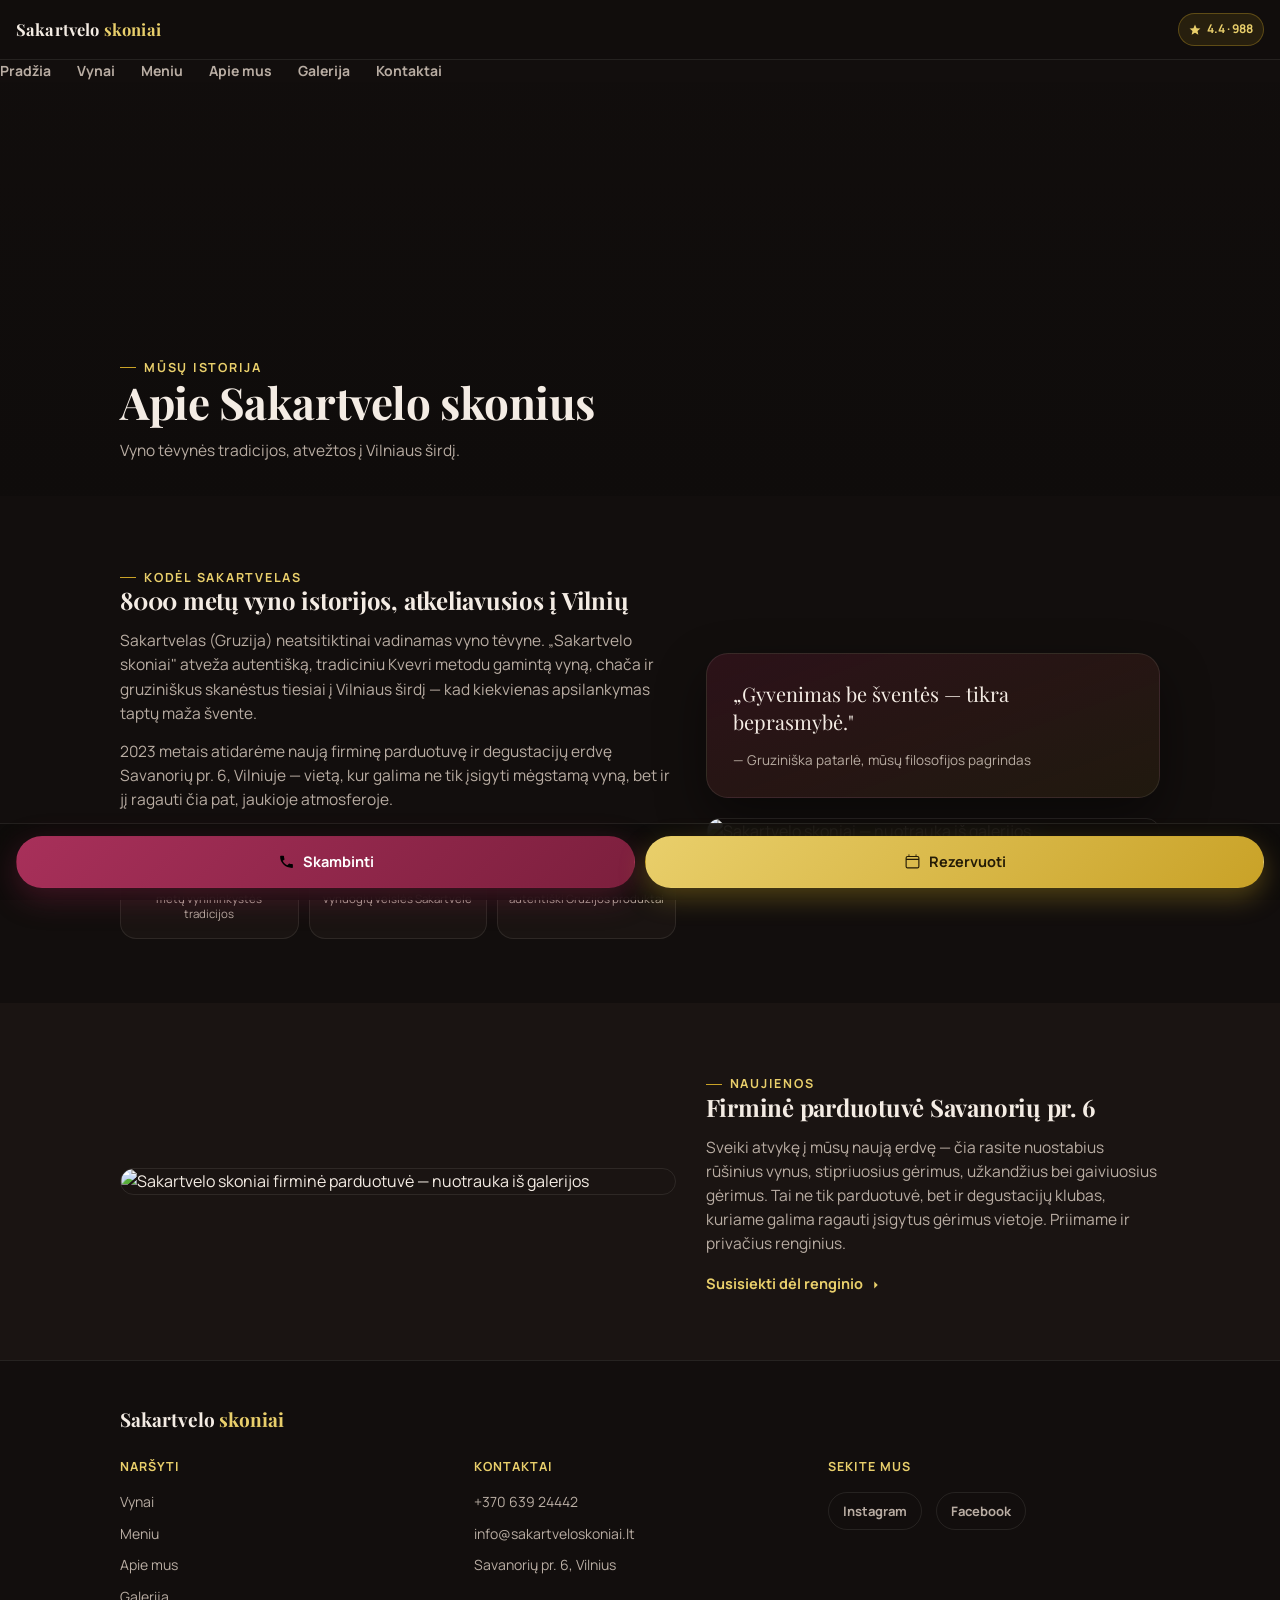
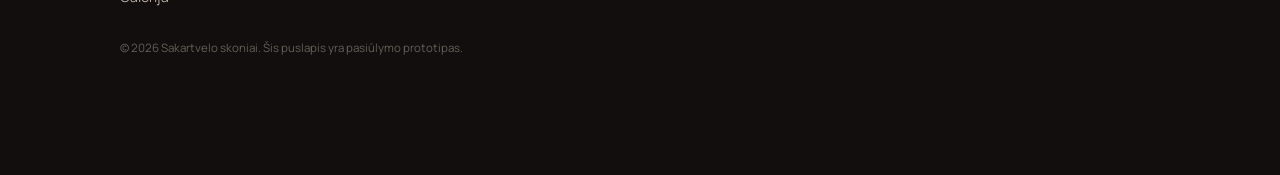
==== apie-mus.html @ 4035cf12 "Add files via upload" ====
<!DOCTYPE html>
<html lang="lt">
<head>
<meta charset="UTF-8">
<meta name="viewport" content="width=device-width, initial-scale=1, viewport-fit=cover">
<meta name="theme-color" content="#120e0d">
<title>Apie mus — Sakartvelo skoniai</title>
<meta name="description" content="Sakartvelo skoniai istorija — autentiški Gruzijos vynai ir 8000 metų vynininkystės tradicija, atkeliavusi į Vilnių.">
<link rel="preconnect" href="https://fonts.googleapis.com">
<link rel="preconnect" href="https://fonts.gstatic.com" crossorigin>
<link href="https://fonts.googleapis.com/css2?family=Playfair+Display:wght@600;700;800&family=Manrope:wght@400;500;600;700;800&display=swap" rel="stylesheet">
<link rel="stylesheet" href="styles.css">
</head>
<body>

<div class="topbar">
  <a class="logo" href="index.html">Sakartvelo <span>skoniai</span></a>
  <div style="display:flex; align-items:center; gap:10px;">
    <div class="rating-pill" title="Pavyzdinis įvertinimas – pakeisti realiais duomenimis prieš paskelbiant">
      <svg viewBox="0 0 20 20"><path d="M10 1l2.6 5.9 6.4.6-4.8 4.3 1.4 6.2-5.6-3.3-5.6 3.3 1.4-6.2L1 7.5l6.4-.6z"/></svg>
      4.4 · 988
    </div>
    <button class="nav-toggle" aria-label="Meniu" aria-expanded="false"><span></span><span></span><span></span></button>
  </div>
</div>
<nav class="nav-links">
  <a href="index.html">Pradžia</a>
  <a href="vynai.html">Vynai</a>
  <a href="meniu.html">Meniu</a>
  <a href="apie-mus.html">Apie mus</a>
  <a href="galerija.html">Galerija</a>
  <a href="kontaktai.html">Kontaktai</a>
</nav>

<header class="page-hero" style="--photo-url:url('https://www.sakartveloskoniai.lt/wp-content/uploads/2023/03/dsc_7660.jpg');">
  <div class="wrap">
    <span class="eyebrow reveal">Mūsų istorija</span>
    <h1 class="reveal">Apie Sakartvelo skonius</h1>
    <p class="reveal">Vyno tėvynės tradicijos, atvežtos į Vilniaus širdį.</p>
  </div>
</header>

<section>
  <div class="wrap">
    <div class="about-grid">
      <div class="about-text reveal">
        <span class="eyebrow">Kodėl Sakartvelas</span>
        <h2>8000 metų vyno istorijos, atkeliavusios į Vilnių</h2>
        <p>Sakartvelas (Gruzija) neatsitiktinai vadinamas vyno tėvyne. „Sakartvelo skoniai" atveža autentišką, tradiciniu Kvevri metodu gamintą vyną, chača ir gruziniškus skanėstus tiesiai į Vilniaus širdį — kad kiekvienas apsilankymas taptų maža švente.</p>
        <p>2023 metais atidarėme naują firminę parduotuvę ir degustacijų erdvę Savanorių pr. 6, Vilniuje — vietą, kur galima ne tik įsigyti mėgstamą vyną, bet ir jį ragauti čia pat, jaukioje atmosferoje.</p>
        <div class="stat-row">
          <div class="stat"><div class="n">8000</div><div class="l">metų vynininkystės tradicijos</div></div>
          <div class="stat"><div class="n">525</div><div class="l">vynuogių veislės Sakartvele</div></div>
          <div class="stat"><div class="n">100%</div><div class="l">autentiški Gruzijos produktai</div></div>
        </div>
      </div>
      <div class="reveal">
        <div class="about-card">
          <p class="quote">„Gyvenimas be šventės — tikra beprasmybė."</p>
          <p class="who">— Gruziniška patarlė, mūsų filosofijos pagrindas</p>
        </div>
        <div class="about-photo">
          <img src="https://www.sakartveloskoniai.lt/wp-content/uploads/2023/03/dsc_7374-scaled.jpg" alt="Sakartvelo skoniai — nuotrauka iš galerijos" loading="lazy">
        </div>
      </div>
    </div>
  </div>
</section>

<section class="section-alt">
  <div class="wrap">
    <div class="about-grid">
      <div class="about-photo reveal" style="margin-top:0;">
        <img src="https://www.sakartveloskoniai.lt/wp-content/uploads/2023/03/KUZ08000-scaled.jpg" alt="Sakartvelo skoniai firminė parduotuvė — nuotrauka iš galerijos" loading="lazy">
      </div>
      <div class="about-text reveal">
        <span class="eyebrow">Naujienos</span>
        <h2>Firminė parduotuvė Savanorių pr. 6</h2>
        <p>Sveiki atvykę į mūsų naują erdvę — čia rasite nuostabius rūšinius vynus, stipriuosius gėrimus, užkandžius bei gaiviuosius gėrimus. Tai ne tik parduotuvė, bet ir degustacijų klubas, kuriame galima ragauti įsigytus gėrimus vietoje. Priimame ir privačius renginius.</p>
        <a class="link-more" href="kontaktai.html">Susisiekti dėl renginio <svg viewBox="0 0 24 24"><path d="M9 6l6 6-6 6"/></svg></a>
      </div>
    </div>
  </div>
</section>

<footer>
  <div class="wrap">
    <div class="f-logo">Sakartvelo <span>skoniai</span></div>
    <div class="f-cols">
      <div>
        <h4>Naršyti</h4>
        <a href="vynai.html">Vynai</a>
        <a href="meniu.html">Meniu</a>
        <a href="apie-mus.html">Apie mus</a>
        <a href="galerija.html">Galerija</a>
      </div>
      <div>
        <h4>Kontaktai</h4>
        <a href="tel:+37063924442">+370 639 24442</a>
        <a href="mailto:info@sakartveloskoniai.lt">info@sakartveloskoniai.lt</a>
        <a href="kontaktai.html">Savanorių pr. 6, Vilnius</a>
      </div>
      <div>
        <h4>Sekite mus</h4>
        <div class="f-social">
          <a href="https://www.instagram.com/sakartvelo_skoniai" target="_blank" rel="noopener">Instagram</a>
          <a href="https://www.facebook.com/Sakartveloskoniai" target="_blank" rel="noopener">Facebook</a>
        </div>
      </div>
    </div>
    <p class="fine">© 2026 Sakartvelo skoniai. Šis puslapis yra pasiūlymo prototipas.</p>
  </div>
</footer>

<div class="sticky-cta">
  <a class="btn btn-primary" href="tel:+37063924442">
    <svg viewBox="0 0 24 24"><path d="M6.6 10.8c1.4 2.8 3.8 5.2 6.6 6.6l2.2-2.2c.3-.3.7-.4 1-.2 1.1.4 2.3.6 3.6.6.6 0 1 .4 1 1V20c0 .6-.4 1-1 1C10.1 21 3 13.9 3 5c0-.6.4-1 1-1h3.5c.6 0 1 .4 1 1 0 1.3.2 2.5.6 3.6.1.4 0 .8-.2 1z"/></svg>
    Skambinti
  </a>
  <a class="btn btn-gold" href="kontaktai.html#rezervacija">
    <svg viewBox="0 0 24 24"><path d="M7 2v2M17 2v2M3.5 9h17M5 5h14a2 2 0 012 2v12a2 2 0 01-2 2H5a2 2 0 01-2-2V7a2 2 0 012-2z" fill="none" stroke="currentColor" stroke-width="1.6"/></svg>
    Rezervuoti
  </a>
</div>

<script src="script.js"></script>
</body>
</html>
---- styles.css ----
/* ===================================================================
   Sakartvelo skoniai — shared styles for the multi-page prototype.
   =================================================================== */
:root{
  --bg:#120e0d;
  --bg-alt:#1a1412;
  --bg-alt-2:#221a17;
  --wine:#7c1f3d;
  --wine-light:#a8305a;
  --wine-glow:#ff5f8f;
  --gold:#c9a227;
  --gold-light:#e9cf6b;
  --text:#f4ece4;
  --text-muted:#b9ada3;
  --border:rgba(244,236,228,0.09);
  --shadow:0 20px 50px rgba(0,0,0,0.45);
  --radius-lg:22px;
  --radius-md:16px;
  --radius-sm:12px;
  --bar-h:78px;
  --nav-h:60px;
}

*{box-sizing:border-box; margin:0; padding:0;}
html{-webkit-text-size-adjust:100%; scroll-behavior:smooth;}
@media (prefers-reduced-motion: reduce){
  html{scroll-behavior:auto;}
  *{animation-duration:0.001ms !important; animation-iteration-count:1 !important; transition-duration:0.001ms !important;}
}

body{
  background:var(--bg);
  color:var(--text);
  font-family:'Manrope', system-ui, -apple-system, "Segoe UI", sans-serif;
  line-height:1.55;
  overflow-x:hidden;
  padding-bottom:calc(var(--bar-h) + env(safe-area-inset-bottom));
  padding-top:var(--nav-h);
  -webkit-font-smoothing:antialiased;
}

img{max-width:100%; display:block;}
a{color:inherit;}
button{font-family:inherit;}

h1,h2,h3{
  font-family:'Playfair Display', Georgia, serif;
  font-weight:700;
  line-height:1.15;
  letter-spacing:-0.01em;
}

.wrap{
  width:100%;
  max-width:1080px;
  margin:0 auto;
  padding:0 20px;
}

.eyebrow{
  display:inline-flex;
  align-items:center;
  gap:8px;
  font-size:12.5px;
  font-weight:700;
  letter-spacing:0.14em;
  text-transform:uppercase;
  color:var(--gold-light);
}
.eyebrow::before{
  content:"";
  width:16px; height:1px;
  background:var(--gold);
  display:inline-block;
}

/* ---------- Top nav ---------- */
.topbar{
  position:fixed; top:0; left:0; right:0; z-index:300;
  height:var(--nav-h);
  display:flex; align-items:center; justify-content:space-between;
  padding:0 16px;
  background:rgba(18,14,13,0.82);
  backdrop-filter:blur(14px);
  -webkit-backdrop-filter:blur(14px);
  border-bottom:1px solid var(--border);
}
.topbar .logo{
  font-family:'Playfair Display', serif;
  font-weight:700;
  font-size:16.5px;
  letter-spacing:0.01em;
  white-space:nowrap;
  text-decoration:none;
}
.topbar .logo span{color:var(--gold-light);}

.nav-toggle{
  display:flex; flex-direction:column; justify-content:center; gap:5px;
  width:38px; height:38px;
  background:rgba(244,236,228,0.06);
  border:1px solid var(--border);
  border-radius:10px;
  cursor:pointer;
}
.nav-toggle span{width:16px; height:2px; background:var(--text); margin:0 auto; border-radius:2px;}

.nav-links{
  position:fixed;
  top:var(--nav-h); left:0; right:0;
  background:rgba(15,12,11,0.98);
  backdrop-filter:blur(16px);
  border-bottom:1px solid var(--border);
  display:flex; flex-direction:column;
  padding:8px 16px 18px;
  transform:translateY(-8px);
  opacity:0;
  pointer-events:none;
  transition:opacity .2s ease, transform .2s ease;
  z-index:290;
}
.nav-links.open{opacity:1; transform:translateY(0); pointer-events:auto;}
.nav-links a{
  padding:13px 6px;
  font-weight:700;
  font-size:15px;
  border-bottom:1px solid var(--border);
  text-decoration:none;
  color:var(--text-muted);
}
.nav-links a:last-child{border-bottom:none;}
.nav-links a.active, .nav-links a:hover{color:var(--gold-light);}

@media (min-width:860px){
  .nav-toggle{display:none;}
  .nav-links{
    position:static;
    flex-direction:row;
    background:none;
    backdrop-filter:none;
    border:none;
    padding:0;
    opacity:1; transform:none; pointer-events:auto;
    gap:26px;
  }
  .nav-links a{padding:0; border-bottom:none; font-size:14px;}
  .nav-links a.active{color:var(--gold-light);}
  .nav-links a.active::after{
    content:""; display:block; height:2px; margin-top:4px;
    background:var(--gold);
  }
}

.rating-pill{
  display:flex; align-items:center; gap:6px;
  background:rgba(201,162,39,0.12);
  border:1px solid rgba(201,162,39,0.35);
  color:var(--gold-light);
  font-size:12px; font-weight:700;
  padding:6px 10px;
  border-radius:999px;
  white-space:nowrap;
}
.rating-pill svg{width:12px; height:12px; fill:var(--gold-light);}

/* ---------- Hero (home) ---------- */
.hero{
  position:relative;
  min-height:100svh;
  min-height:92vh;
  display:flex;
  flex-direction:column;
  justify-content:center;
  padding:64px 0 56px;
  overflow:hidden;
  isolation:isolate;
}
.hero::before{
  content:"";
  position:absolute; inset:-10%;
  background:
    radial-gradient(60% 45% at 18% 12%, rgba(124,31,61,0.55), transparent 60%),
    radial-gradient(55% 40% at 88% 8%, rgba(201,162,39,0.22), transparent 60%),
    radial-gradient(70% 55% at 50% 100%, rgba(124,31,61,0.35), transparent 60%),
    linear-gradient(180deg, #150f0e 0%, #0f0c0b 100%);
  z-index:-2;
}
.hero.has-photo::before{
  background:
    linear-gradient(180deg, rgba(15,12,11,0.55) 0%, rgba(15,12,11,0.92) 85%),
    var(--photo-url, none);
  background-size:cover;
  background-position:center;
}
.hero .blob{
  position:absolute; border-radius:50%; filter:blur(60px); opacity:0.5; z-index:-1;
  animation:float 14s ease-in-out infinite;
}
.hero .blob.b1{width:260px; height:260px; background:var(--wine-glow); top:8%; right:-60px; opacity:0.18;}
.hero .blob.b2{width:220px; height:220px; background:var(--gold); bottom:6%; left:-70px; opacity:0.16; animation-delay:-6s;}
@keyframes float{
  0%,100%{transform:translateY(0) translateX(0);}
  50%{transform:translateY(-22px) translateX(14px);}
}

.hero-content{max-width:640px;}
.hero h1{
  font-size:clamp(34px, 8.5vw, 54px);
  margin:14px 0 16px;
}
.hero h1 .sub{
  display:block;
  font-family:'Manrope', sans-serif;
  font-weight:600;
  font-size:clamp(15px, 3.6vw, 19px);
  color:var(--text-muted);
  margin-top:10px;
  letter-spacing:0;
}
.hero p.lead{
  font-size:16.5px;
  color:var(--text-muted);
  max-width:52ch;
  margin-bottom:30px;
}

/* ---------- Page hero (inner pages: shorter, with photo) ---------- */
.page-hero{
  position:relative;
  min-height:46vh;
  display:flex; flex-direction:column; justify-content:flex-end;
  padding:40px 0 34px;
  isolation:isolate;
  overflow:hidden;
}
.page-hero::before{
  content:"";
  position:absolute; inset:0;
  background:
    linear-gradient(180deg, rgba(15,12,11,0.35) 0%, rgba(15,12,11,0.96) 92%),
    var(--photo-url);
  background-size:cover;
  background-position:var(--photo-pos, center);
  z-index:-1;
}
.page-hero h1{font-size:clamp(30px, 7vw, 44px);}
.page-hero p{color:var(--text-muted); margin-top:10px; max-width:56ch; font-size:15.5px;}

.cta-row{display:flex; gap:12px; flex-wrap:wrap;}
.btn{
  display:inline-flex; align-items:center; justify-content:center; gap:8px;
  font-family:'Manrope', sans-serif;
  font-weight:700;
  font-size:15px;
  padding:15px 22px;
  border-radius:999px;
  border:1px solid transparent;
  cursor:pointer;
  text-decoration:none;
  transition:transform .18s ease, box-shadow .18s ease, background .18s ease;
  white-space:nowrap;
}
.btn:active{transform:scale(0.96);}
.btn-primary{
  background:linear-gradient(135deg, var(--wine-light), var(--wine));
  color:#fff;
  box-shadow:0 10px 30px rgba(124,31,61,0.45);
}
.btn-primary:hover{box-shadow:0 14px 36px rgba(124,31,61,0.6);}
.btn-secondary{
  background:rgba(244,236,228,0.05);
  border-color:rgba(244,236,228,0.22);
  color:var(--text);
}
.btn-secondary:hover{background:rgba(244,236,228,0.1);}
.btn-gold{
  background:linear-gradient(135deg, var(--gold-light), var(--gold));
  color:#241b06;
  box-shadow:0 10px 26px rgba(201,162,39,0.35);
}
.btn svg{width:17px; height:17px; flex-shrink:0;}

.trust-row{
  display:flex; align-items:center; gap:14px; flex-wrap:wrap;
  margin-top:34px;
  padding-top:22px;
  border-top:1px solid var(--border);
}
.stars{display:flex; gap:2px;}
.stars svg{width:16px; height:16px; fill:var(--gold-light);}
.trust-row .num{font-weight:800; font-size:15px;}
.trust-row .muted{color:var(--text-muted); font-size:13.5px;}
.placeholder-note{
  font-size:11px; color:var(--text-muted); opacity:0.65; margin-top:4px;
}

/* ---------- Reveal animation (progressive enhancement) ---------- */
.reveal{opacity:1; transform:none;}
.js .reveal{opacity:0; transform:translateY(28px); transition:opacity .7s cubic-bezier(.2,.7,.3,1), transform .7s cubic-bezier(.2,.7,.3,1);}
.js .reveal.is-visible{opacity:1; transform:translateY(0);}

/* ---------- Section shared ---------- */
section{padding:64px 0;}
.section-head{margin-bottom:34px; max-width:560px;}
.section-head h2{font-size:clamp(26px, 6vw, 34px); margin-top:10px;}
.section-head p{color:var(--text-muted); margin-top:10px; font-size:15.5px;}
.section-alt{background:var(--bg-alt);}

.link-more{
  display:inline-flex; align-items:center; gap:6px;
  color:var(--gold-light); font-weight:700; font-size:14.5px;
  text-decoration:none; margin-top:18px;
}
.link-more svg{width:14px; height:14px; fill:var(--gold-light);}

/* ---------- Quick nav cards (home) ---------- */
.quick-grid{display:grid; grid-template-columns:1fr; gap:14px;}
.quick-card{
  position:relative;
  border-radius:var(--radius-lg);
  overflow:hidden;
  height:150px;
  border:1px solid var(--border);
  text-decoration:none;
  display:flex; align-items:flex-end;
  padding:18px;
  background-size:cover;
  background-position:center;
  isolation:isolate;
}
.quick-card::before{
  content:"";
  position:absolute; inset:0;
  background:linear-gradient(180deg, rgba(18,14,13,0.15), rgba(18,14,13,0.92));
  z-index:-1;
}
.quick-card h3{font-size:19px; color:#fff;}
.quick-card span{font-size:12.5px; color:var(--gold-light); font-weight:700;}
@media (min-width:640px){ .quick-grid{grid-template-columns:repeat(2,1fr);} }
@media (min-width:960px){ .quick-grid{grid-template-columns:repeat(4,1fr);} }

/* ---------- Menu / product cards ---------- */
.menu-grid{
  display:grid;
  grid-template-columns:1fr;
  gap:16px;
}
.menu-card{
  position:relative;
  background:linear-gradient(180deg, var(--bg-alt), var(--bg-alt-2));
  border:1px solid var(--border);
  border-radius:var(--radius-lg);
  padding:16px;
  display:flex;
  flex-direction:column;
  gap:10px;
  box-shadow:var(--shadow);
}
.menu-card .photo{
  width:100%; height:170px;
  border-radius:var(--radius-md);
  position:relative;
  overflow:hidden;
  background:linear-gradient(135deg, var(--wine), var(--wine-light));
}
.menu-card .photo img{
  width:100%; height:100%; object-fit:cover;
  transition:transform .5s ease;
}
.menu-card:hover .photo img{transform:scale(1.05);}
.menu-card .top-tag{
  position:absolute; top:12px; left:12px; z-index:2;
  background:var(--gold-light);
  color:#241b06;
  font-size:11px; font-weight:800;
  letter-spacing:0.04em;
  padding:5px 10px;
  border-radius:999px;
  box-shadow:0 6px 14px rgba(201,162,39,0.4);
}
.menu-card .row{display:flex; justify-content:space-between; align-items:baseline; gap:10px;}
.menu-card h3{font-size:18px; font-family:'Manrope',sans-serif; font-weight:800;}
.menu-card .price{font-weight:800; color:var(--gold-light); font-size:16px; white-space:nowrap;}
.menu-card p{color:var(--text-muted); font-size:14px;}
.photo-credit{font-size:10.5px; color:rgba(185,173,163,0.55); margin-top:-4px;}

@media (min-width:640px){ .menu-grid{grid-template-columns:repeat(2,1fr);} }
@media (min-width:960px){ .menu-grid{grid-template-columns:repeat(3,1fr);} }

/* ---------- About / stats ---------- */
.about-grid{display:grid; grid-template-columns:1fr; gap:30px; align-items:center;}
.about-text p{color:var(--text-muted); font-size:15.5px; margin-top:14px;}
.stat-row{display:grid; grid-template-columns:repeat(3,1fr); gap:10px; margin-top:26px;}
.stat{
  background:var(--bg-alt);
  border:1px solid var(--border);
  border-radius:var(--radius-md);
  padding:16px 10px;
  text-align:center;
}
.stat .n{font-family:'Playfair Display',serif; font-size:22px; color:var(--gold-light); font-weight:700;}
.stat .l{font-size:11.5px; color:var(--text-muted); margin-top:4px; line-height:1.3;}
@media (min-width:860px){ .about-grid{grid-template-columns:1.1fr 0.9fr;} }
.about-card{
  background:linear-gradient(160deg, rgba(124,31,61,0.25), rgba(201,162,39,0.08));
  border:1px solid var(--border);
  border-radius:var(--radius-lg);
  padding:26px;
  box-shadow:var(--shadow);
}
.about-card .quote{font-family:'Playfair Display',serif; font-size:20px; line-height:1.4;}
.about-card .who{margin-top:14px; color:var(--text-muted); font-size:13.5px;}
.about-photo{
  width:100%; border-radius:var(--radius-lg); overflow:hidden; margin-top:20px;
  border:1px solid var(--border);
}
.about-photo img{width:100%; height:100%; object-fit:cover; max-height:320px;}

/* ---------- Reviews ---------- */
.review-grid{display:grid; grid-template-columns:1fr; gap:14px;}
.review-card{
  background:var(--bg-alt);
  border:1px solid var(--border);
  border-radius:var(--radius-lg);
  padding:20px;
}
.review-card .stars{margin-bottom:10px;}
.review-card p.quote{font-size:15px; color:var(--text);}
.review-card .who{margin-top:12px; font-size:13.5px; color:var(--text-muted); font-weight:600;}
@media (min-width:800px){ .review-grid{grid-template-columns:repeat(3,1fr);} }

/* ---------- Visit / map ---------- */
.visit-grid{display:grid; grid-template-columns:1fr; gap:18px;}
.info-card{
  background:var(--bg-alt);
  border:1px solid var(--border);
  border-radius:var(--radius-lg);
  padding:22px;
}
.info-row{display:flex; gap:14px; padding:12px 0; border-bottom:1px solid var(--border);}
.info-row:last-child{border-bottom:none;}
.info-row .ic{
  width:38px; height:38px; flex-shrink:0;
  border-radius:10px;
  background:rgba(201,162,39,0.12);
  display:flex; align-items:center; justify-content:center;
}
.info-row .ic svg{width:18px; height:18px; fill:var(--gold-light);}
.info-row .t{font-weight:700; font-size:14.5px;}
.info-row .d{color:var(--text-muted); font-size:14px; margin-top:2px;}
.map-frame{
  border-radius:var(--radius-lg);
  overflow:hidden;
  border:1px solid var(--border);
  height:280px;
}
.map-frame iframe{width:100%; height:100%; border:0; filter:grayscale(0.15) contrast(1.05);}
@media (min-width:860px){ .visit-grid{grid-template-columns:1fr 1.15fr;} }

/* ---------- Reservation form ---------- */
.form-card{
  background:linear-gradient(180deg, var(--bg-alt), var(--bg-alt-2));
  border:1px solid var(--border);
  border-radius:var(--radius-lg);
  padding:26px 22px;
  box-shadow:var(--shadow);
}
.field-grid{display:grid; grid-template-columns:1fr; gap:14px; margin-top:20px;}
@media (min-width:640px){
  .field-grid{grid-template-columns:1fr 1fr;}
  .field-grid .full{grid-column:1/-1;}
}
label{display:block; font-size:13px; font-weight:700; margin-bottom:6px; color:var(--text-muted);}
input, textarea{
  width:100%;
  background:rgba(244,236,228,0.05);
  border:1px solid var(--border);
  border-radius:var(--radius-sm);
  padding:13px 14px;
  color:var(--text);
  font-family:inherit;
  font-size:15px;
  transition:border-color .15s ease, background .15s ease;
}
input::placeholder, textarea::placeholder{color:rgba(185,173,163,0.55);}
input:focus, textarea:focus{
  outline:none;
  border-color:var(--gold);
  background:rgba(201,162,39,0.06);
}
textarea{resize:vertical; min-height:90px;}
.form-submit{margin-top:20px; width:100%;}
.form-note{font-size:12px; color:var(--text-muted); margin-top:12px; text-align:center;}
.success-panel{display:none; text-align:center; padding:30px 10px;}
.success-panel.show{display:block;}
.success-panel .check{
  width:56px; height:56px; border-radius:50%;
  background:rgba(201,162,39,0.15);
  display:flex; align-items:center; justify-content:center;
  margin:0 auto 16px;
}
.success-panel .check svg{width:26px; height:26px; fill:var(--gold-light);}
.success-panel h3{font-size:20px; margin-bottom:8px;}
.success-panel p{color:var(--text-muted); font-size:14.5px;}

/* ---------- Gallery page ---------- */
.gallery-grid{
  display:grid;
  grid-template-columns:repeat(2, 1fr);
  gap:8px;
}
.gallery-grid figure{
  margin:0; border-radius:var(--radius-md); overflow:hidden;
  aspect-ratio:1/1; background:var(--bg-alt); border:1px solid var(--border);
  cursor:zoom-in;
}
.gallery-grid img{width:100%; height:100%; object-fit:cover; transition:transform .4s ease, opacity .3s ease;}
.gallery-grid figure:hover img{transform:scale(1.06);}
@media (min-width:640px){ .gallery-grid{grid-template-columns:repeat(3,1fr);} }
@media (min-width:960px){ .gallery-grid{grid-template-columns:repeat(4,1fr); gap:10px;} }

.lightbox{
  position:fixed; inset:0; z-index:500;
  background:rgba(8,6,5,0.94);
  display:none;
  align-items:center; justify-content:center;
  padding:30px 16px;
  backdrop-filter:blur(6px);
}
.lightbox.open{display:flex;}
.lightbox img{max-width:100%; max-height:82vh; border-radius:var(--radius-md); box-shadow:0 20px 60px rgba(0,0,0,0.6);}
.lightbox-close{
  position:absolute; top:18px; right:18px;
  width:42px; height:42px; border-radius:50%;
  background:rgba(244,236,228,0.1); border:1px solid var(--border);
  color:var(--text); font-size:20px; display:flex; align-items:center; justify-content:center;
  cursor:pointer;
}
.lightbox-nav{
  position:absolute; top:50%; transform:translateY(-50%);
  width:44px; height:44px; border-radius:50%;
  background:rgba(244,236,228,0.1); border:1px solid var(--border);
  color:var(--text); font-size:22px; display:flex; align-items:center; justify-content:center;
  cursor:pointer;
}
.lightbox-nav.prev{left:14px;}
.lightbox-nav.next{right:14px;}

/* ---------- Footer ---------- */
footer{padding:44px 0 40px; border-top:1px solid var(--border);}
footer .f-logo{font-family:'Playfair Display',serif; font-weight:700; font-size:19px;}
footer .f-logo span{color:var(--gold-light);}
footer p{color:var(--text-muted); font-size:13.5px; margin-top:10px;}
.f-cols{display:grid; grid-template-columns:1fr; gap:22px; margin-top:22px;}
.f-cols h4{font-size:12.5px; text-transform:uppercase; letter-spacing:0.08em; color:var(--gold-light); margin-bottom:10px;}
.f-cols a{display:block; color:var(--text-muted); font-size:14px; padding:5px 0; text-decoration:none;}
.f-cols a:hover{color:var(--text);}
@media (min-width:640px){ .f-cols{grid-template-columns:repeat(3,1fr);} }
.f-social{display:flex; gap:14px; margin-top:16px;}
.f-social a{
  font-size:13px; font-weight:700; color:var(--text-muted);
  border:1px solid var(--border); padding:8px 14px; border-radius:999px;
  text-decoration:none; transition:color .15s ease, border-color .15s ease;
}
.f-social a:hover{color:var(--gold-light); border-color:var(--gold);}
footer .fine{margin-top:26px; font-size:11.5px; color:rgba(185,173,163,0.5);}

/* ---------- Sticky bottom CTA bar ---------- */
.sticky-cta{
  position:fixed; left:0; right:0; bottom:0; z-index:250;
  display:flex; gap:10px;
  padding:12px 16px calc(12px + env(safe-area-inset-bottom));
  background:rgba(15,12,11,0.86);
  backdrop-filter:blur(16px);
  -webkit-backdrop-filter:blur(16px);
  border-top:1px solid var(--border);
}
.sticky-cta .btn{flex:1; padding:14px 12px; font-size:14.5px;}

::selection{background:var(--wine); color:#fff;}
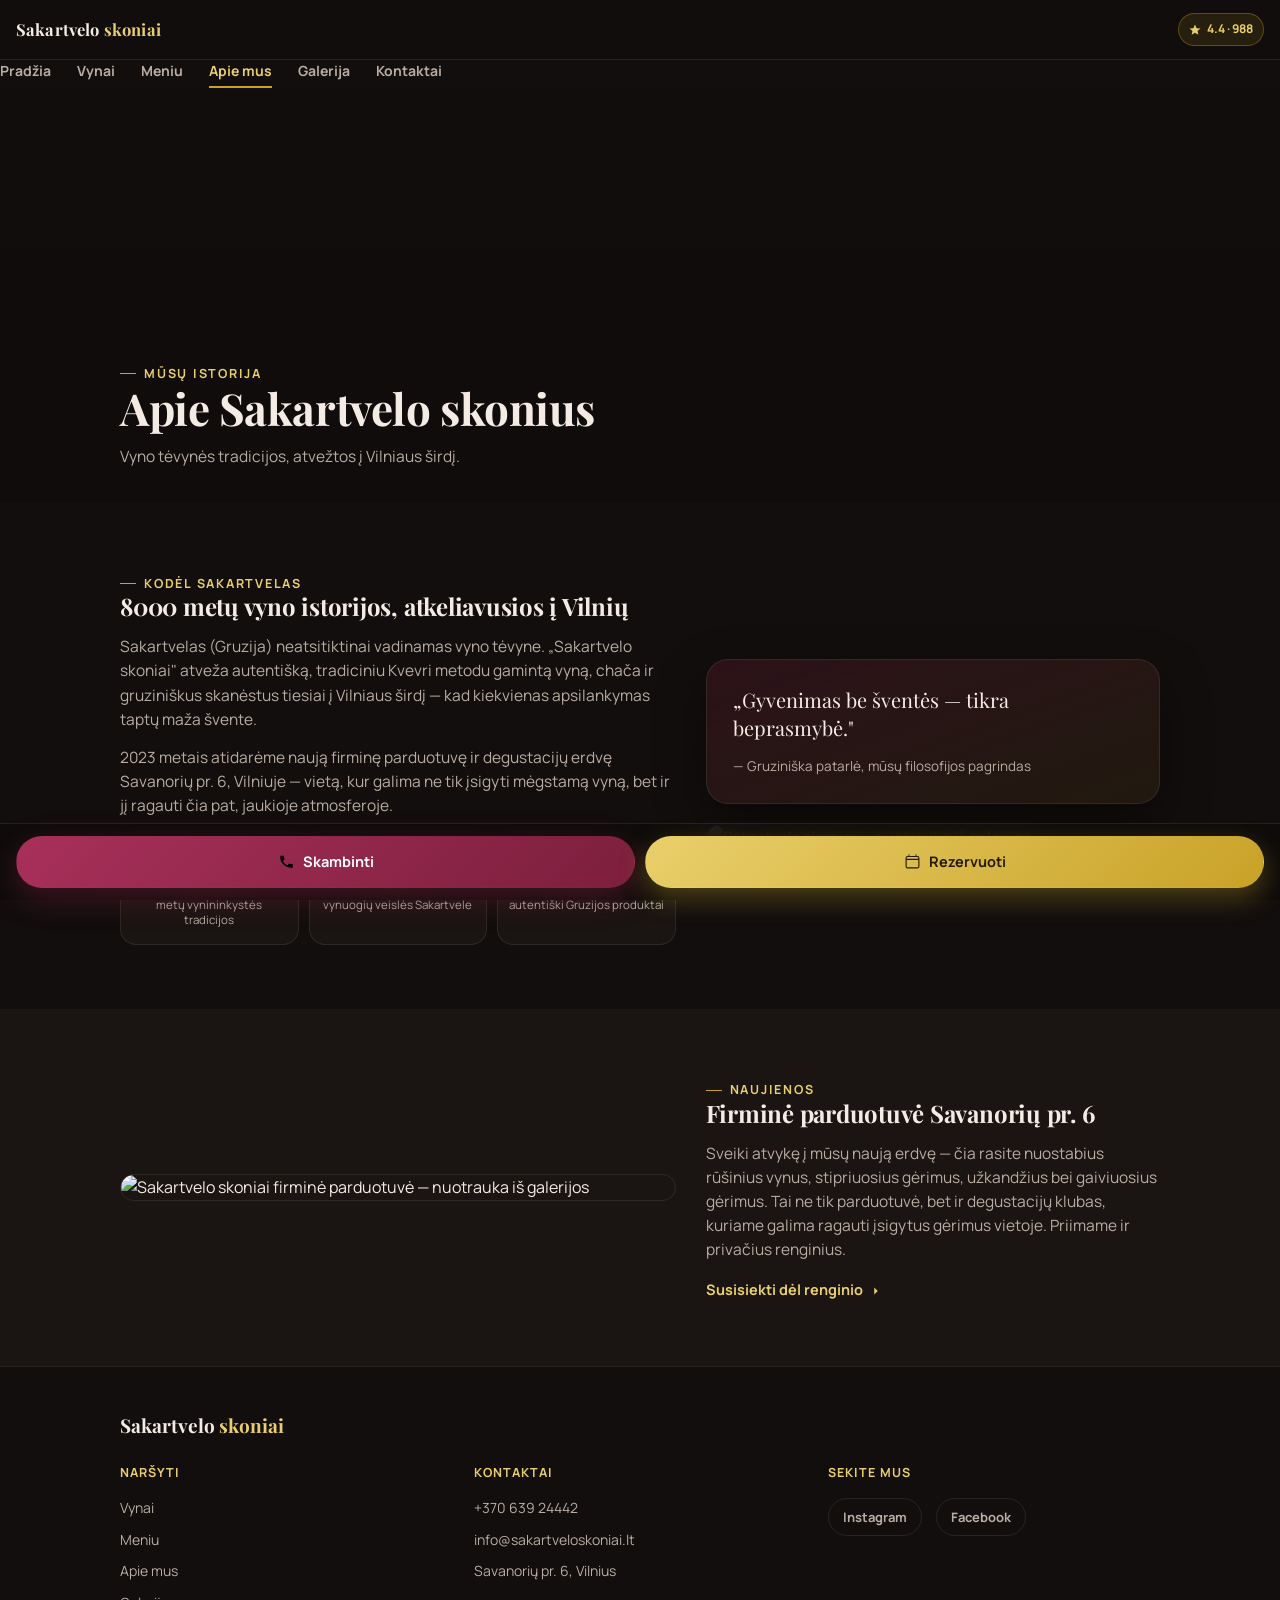
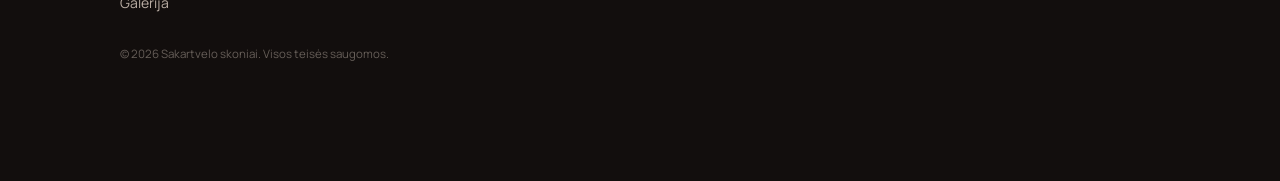
==== commit d82f5e12: "Add files via upload" ====
--- a/apie-mus.html
+++ b/apie-mus.html
@@ -108,7 +108,7 @@
         </div>
       </div>
     </div>
-    <p class="fine">© 2026 Sakartvelo skoniai. Šis puslapis yra pasiūlymo prototipas.</p>
+    <p class="fine">© 2026 Sakartvelo skoniai. Visos teisės saugomos.</p>
   </div>
 </footer>
 
--- a/styles.css
+++ b/styles.css
@@ -299,6 +299,13 @@
 .js .reveal{opacity:0; transform:translateY(28px); transition:opacity .7s cubic-bezier(.2,.7,.3,1), transform .7s cubic-bezier(.2,.7,.3,1);}
 .js .reveal.is-visible{opacity:1; transform:translateY(0);}
 
+/* Opacity-only reveal variant — required for children of a CSS multi-column
+   container (.menu-columns): a `transform` on a multicol child is a known
+   Chromium/WebKit bug that fragments/mispositions the column content. */
+.reveal-fade{opacity:1;}
+.js .reveal-fade{opacity:0; transition:opacity .6s ease;}
+.js .reveal-fade.is-visible{opacity:1;}
+
 /* ---------- Section shared ---------- */
 section{padding:64px 0;}
 .section-head{margin-bottom:34px; max-width:560px;}
@@ -502,6 +509,44 @@
 .success-panel .check svg{width:26px; height:26px; fill:var(--gold-light);}
 .success-panel h3{font-size:20px; margin-bottom:8px;}
 .success-panel p{color:var(--text-muted); font-size:14.5px;}
+
+/* ---------- Full menu (text list, no photos) ---------- */
+.menu-columns{
+  column-count:1;
+  column-gap:44px;
+}
+@media (min-width:760px){ .menu-columns{column-count:2;} }
+.menu-category{
+  break-inside:avoid;
+  -webkit-column-break-inside:avoid;
+  margin-bottom:34px;
+  display:inline-block;
+  width:100%;
+}
+.menu-cat-title{
+  font-family:'Playfair Display', serif;
+  font-size:20px;
+  color:var(--gold-light);
+  margin-bottom:6px;
+  padding-bottom:8px;
+  border-bottom:1px solid var(--border);
+}
+.menu-cat-note{color:var(--text-muted); font-size:13px; margin-bottom:10px;}
+.menu-list{list-style:none;}
+.menu-row{padding:11px 0; border-bottom:1px dashed var(--border);}
+.menu-row:last-child{border-bottom:none;}
+.mi-top{display:flex; justify-content:space-between; align-items:baseline; gap:12px;}
+.mi-name{font-weight:700; font-size:15px;}
+.mi-name .top-tag{
+  display:inline-block; vertical-align:middle; margin-left:8px;
+  background:var(--gold-light); color:#241b06; font-size:10px; font-weight:800;
+  letter-spacing:0.03em; padding:3px 8px; border-radius:999px;
+}
+.mi-price{font-weight:800; color:var(--gold-light); white-space:nowrap; font-size:14.5px;}
+.mi-desc{color:var(--text-muted); font-size:13px; margin-top:3px; line-height:1.4;}
+.menu-footnote{
+  margin-top:8px; font-size:12.5px; color:var(--text-muted); font-style:italic;
+}
 
 /* ---------- Gallery page ---------- */
 .gallery-grid{
